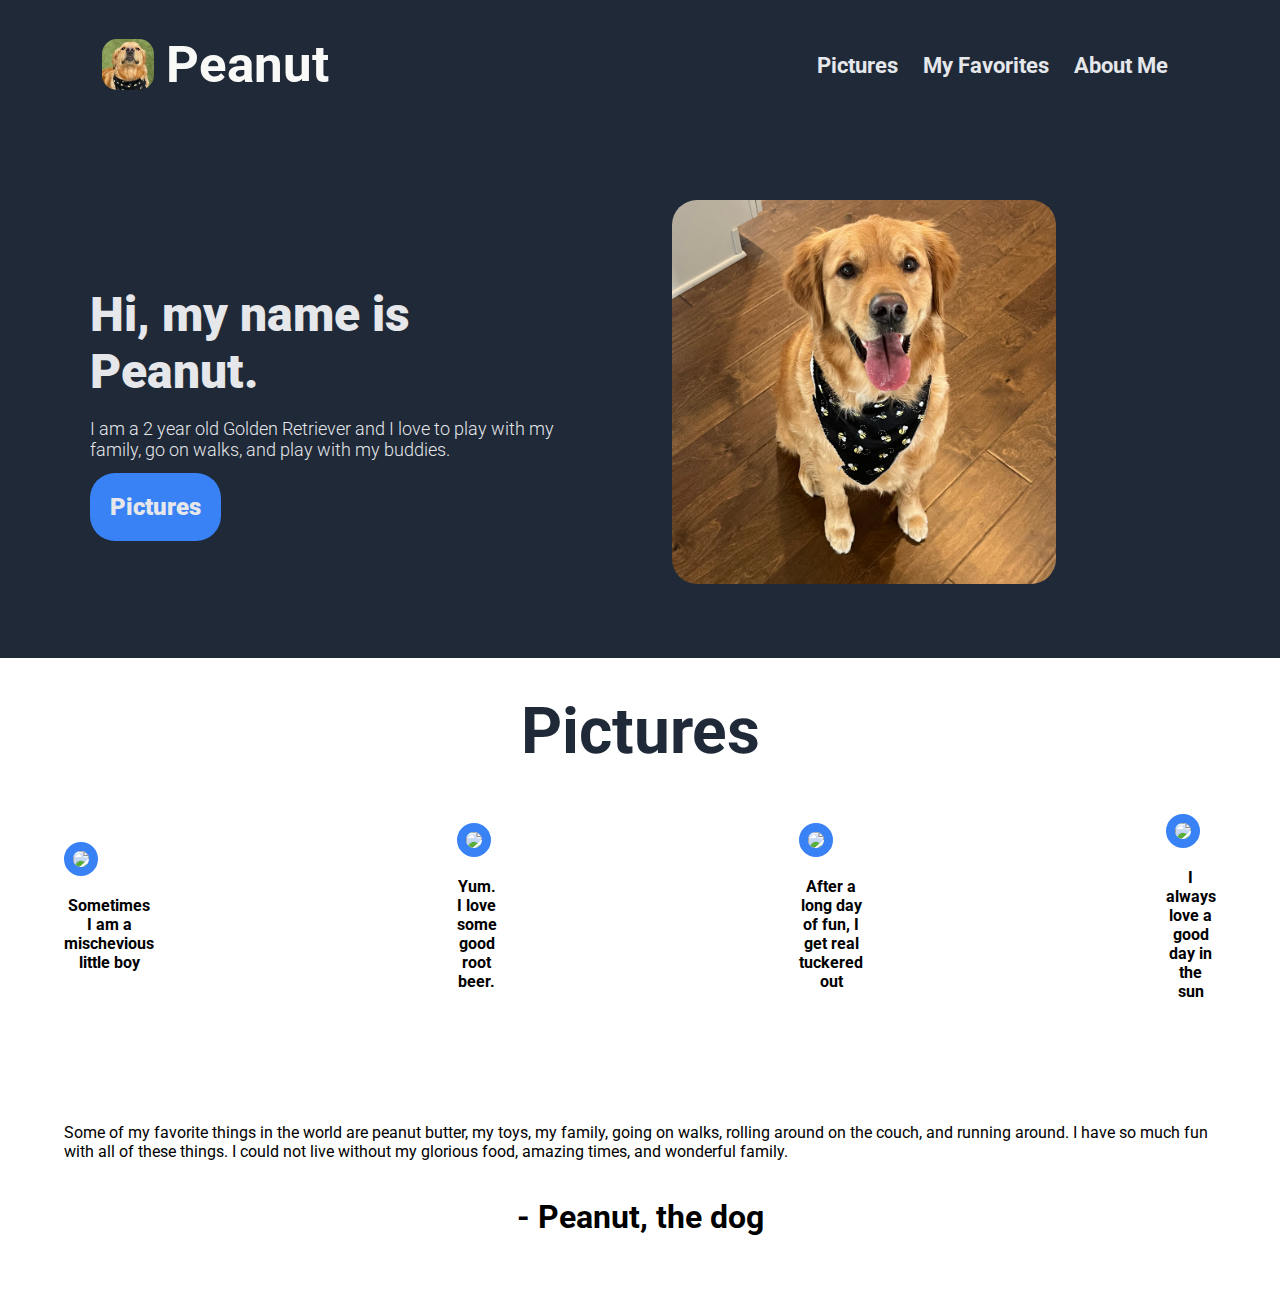
==== index.html @ bce7937b "linked the header" ====
<!DOCTYPE html>
<html lang="en">
    <head>
        <title>Peanut</title>
        <meta charset="utf-8"/>
        <link rel="shortcut icon" type="image/jpg" href="images/favicon-32x32.png"/>
        <link rel="stylesheet" href="index.css" />
        <link rel="preconnect" href="https://fonts.googleapis.com">
        <link rel="preconnect" href="https://fonts.gstatic.com" crossorigin>
        <link href="https://fonts.googleapis.com/css2?family=Roboto&display=swap" rel="stylesheet">
    </head>
    <body>
        <div class="header">
            <div class="logo">
                <img id="nutLogo" src="images/peanutlookingup.jpeg" width="40" height="40" />
                <h1>Peanut</h1>
            </div>
            <div class="items">
                <a href="index.html#picturesThing">
                    Pictures
                </a>
                <a href="index.html#quoteThing">
                    My Favorites
                </a>
                <a href="#">
                    About Me
                </a>
            </div>
        </div>
        <div class="underHeader">
            <div class="left">
                <h1>
                    Hi, my name is Peanut.
                </h1>
                <p>
                    I am a 2 year old Golden Retriever and I love to play with my family, go on walks, and play with my buddies. 
                </p>
                <a href="index.html#picturesThing">
                    Pictures
                </a>
            </div>
            <div class="right">
                <img src="images/peanutlookingforward.jpeg"/>
            </div>
        </div>
        <div class="underUnderHeader">
            <h1 id="picturesThing">
                Pictures
            </h1>
            <div class="fourPictures">
                <div class="pic">
                    <img src="images/mischevious.png"/>
                    <p class="text">
                        Sometimes I am a mischevious little boy
                    </p>
                </div>
                <div class="pic">
                    <img src="images/root.png"/>
                    <p class="text">
                        Yum. I love some good root beer. 
                    </p>
                </div>
                <div class="pic">
                    <img src="images/sleeping.png"/>
                    <p class="text">
                        After a long day of fun, I get real tuckered out
                    </p>
                </div>
                <div class="pic">
                    <img src="images/sun.png"/>
                    <p class="text">
                        I always love a good day in the sun
                    </p>
                </div>
            </div>
        </div>
        <div class="quoteThing">
            <p id="testimonial">
                Some of my favorite things in the world are peanut butter, my toys, my family, going on walks, rolling around on the couch, and running around. I have so much fun with all of these things. I could not live without my glorious food, amazing times, and wonderful family.
            </p>
            <h1 id="name">
                - Peanut, the dog
            </h1>
        </div>
    </body>
</html>
---- index.css ----
a {
    text-decoration: none;
}
body {
    margin: 0;
    font-family: 'Roboto', sans-serif;}
.header {
    display: flex;
    background-color: #1f2937;
    justify-content: space-between;
    align-items: center;
    padding: 0 8vw;
}
.header div a {
    flex: 1;
    padding: 0 10px;
}

.header a {
    font-size: 1.75vw;
    color: #E5E7EB;
    font-weight: 700;
}

#nutLogo {
    border-radius: 15px;
    width: 4vw;
    height: auto;
}

.logo {
    font-size: 2vw;
    color: #F9FAf8;
    display: flex;
    padding-right: 10px;
    align-items: center;

}

.logo h1 {
    padding-left: 1vw;
} 

.underHeader {
    display: flex;
    background-color: #1f2937;
    justify-content: space-between;
    align-items: center;
    padding: 5vh 10vh;
}

.underHeader .left {
    flex: 1;
    color: #E5E7EB;
    padding-right: 5vw;
}
.right {
    flex: 1;
    padding: 25px;
}

.right img {
    border-radius: 25px;
    width: 30vw;
}

.left h1 {
    font-size: 48px;
    font-weight: 900;
    margin: 20px 0px 0px 0px;
}

.left p {
    font-size: 18px;
    font-weight: 300;
    padding-bottom: 15px;
}

.left a {
    color: #E5E7EB;
    border-radius: 25px;
    background: #3882f6;
    padding: 20px;
    width: 85px;
    height: auto;
    font-size: 24px;
    font-weight: 900;
}

.fourPictures {
    display: flex;
    justify-content: space-between;
    align-items: center;
    padding: 5vh 5vw;
}

.fourPictures img {
    flex: 1;
    border-radius: 25px;
    border: 0.75vw solid #3882f6;
    width: 15vw;
    gap: 1.5vw;
}
.pic {
    display: table;
    width: 1%;
}
.text {
    display: table-caption;
    caption-side: bottom;
    text-align: center;
    font-weight: bold;
}

.underUnderHeader {
    display: flex;
    flex-direction: column;
    margin: 0;
    justify-content: space-between;
}

#picturesThing {
    flex: 1;
    color: #1f2937;
    font-size: 64px;
    padding-top: 4vh;
    margin: 0;
    text-align: center;
}

.quoteThing {
    display: flex;
    flex-direction: column;
    align-items: center;
    padding: 5vh 5vw;
}

#testimonial {
    flex: 1;
    left: 0;
}

#name {
    flex: 1;
    right: 100%;
}
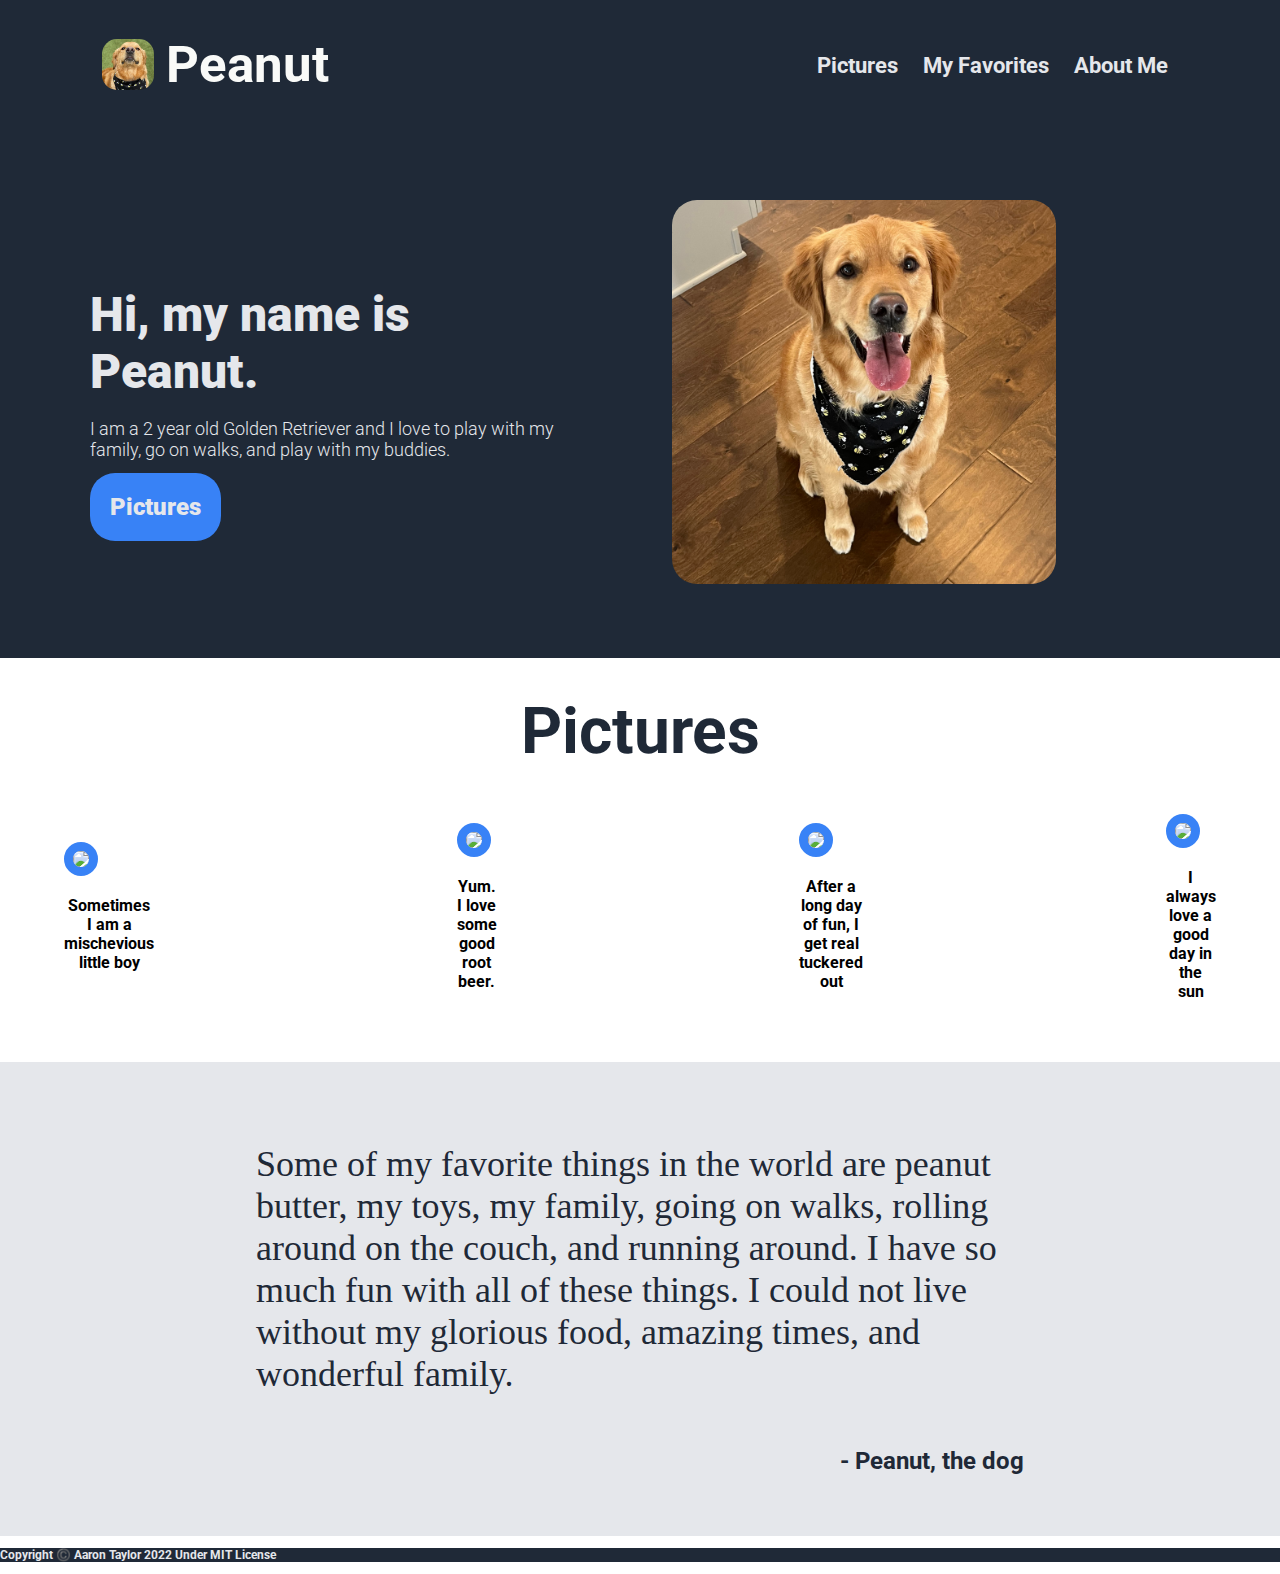
==== commit 6fe62f36: "added copyright" ====
--- a/index.html
+++ b/index.html
@@ -19,7 +19,7 @@
                 <a href="index.html#picturesThing">
                     Pictures
                 </a>
-                <a href="index.html#quoteThing">
+                <a href="index.html#testimonial">
                     My Favorites
                 </a>
                 <a href="#">
@@ -82,5 +82,10 @@
                 - Peanut, the dog
             </h1>
         </div>
+        <div class="copyright">
+            <p id="copyrightText">
+                Copyright ©️ Aaron Taylor 2022 Under MIT License
+            </p>
+        </div>
     </body>
 </html>
--- a/index.css
+++ b/index.css
@@ -1,3 +1,8 @@
+@font-face {
+    font-family: AlbertSans;
+    src: url("fonts/AlbertSans-LightItalic.ttf");
+} 
+
 a {
     text-decoration: none;
 }
@@ -132,15 +137,31 @@
     display: flex;
     flex-direction: column;
     align-items: center;
-    padding: 5vh 5vw;
+    padding: 5vh 20vw;
+    background-color: #E5E7EB;
 }
 
 #testimonial {
+    font-family: AlbertSans;
     flex: 1;
-    left: 0;
+    font-size: 36px;
+    font-weight: 100;
+    color: #1f2937;
 }
 
 #name {
-    flex: 1;
-    right: 100%;
+    margin-left: auto;
+    font-size: 24px;
+    color: #1f2937;
+}
+
+.copyright {
+    align-items: center;
+    background: #1f2937;
+}
+
+#copyrightText {
+    color: #E5E7EB;
+    font-size: 12px;
+    font-weight: bold;
 }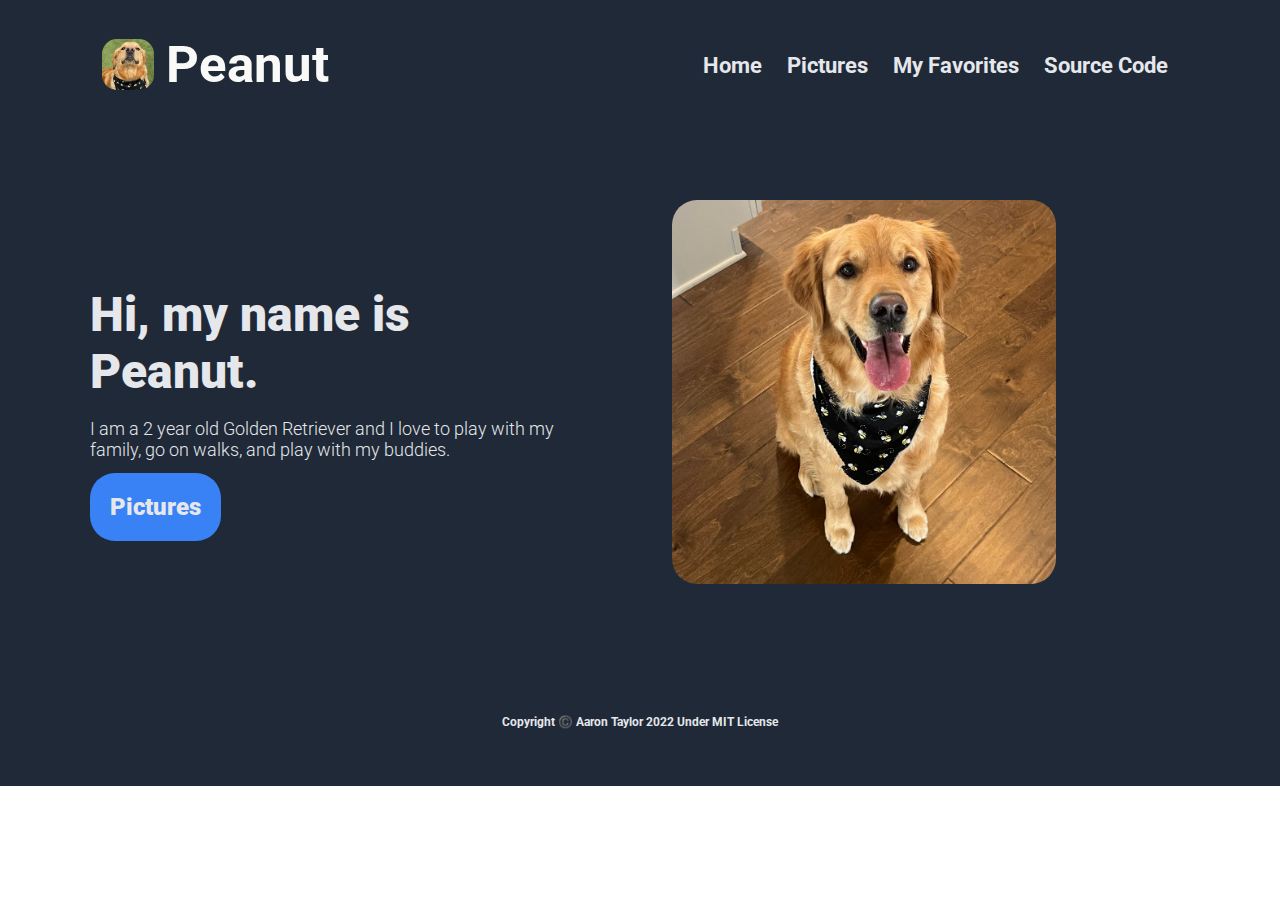
==== commit 18fabaf0: "fixed the links to index" ====
--- a/index.html
+++ b/index.html
@@ -16,14 +16,17 @@
                 <h1>Peanut</h1>
             </div>
             <div class="items">
-                <a href="index.html#picturesThing">
+                <a href="index.html">
+                    Home
+                </a>
+                <a href="pictures.html">
                     Pictures
                 </a>
-                <a href="index.html#testimonial">
+                <a href="favs.html">
                     My Favorites
                 </a>
-                <a href="#">
-                    About Me
+                <a href="https://github.com/act1313/peanutthedog">
+                    Source Code
                 </a>
             </div>
         </div>
@@ -43,45 +46,6 @@
                 <img src="images/peanutlookingforward.jpeg"/>
             </div>
         </div>
-        <div class="underUnderHeader">
-            <h1 id="picturesThing">
-                Pictures
-            </h1>
-            <div class="fourPictures">
-                <div class="pic">
-                    <img src="images/mischevious.png"/>
-                    <p class="text">
-                        Sometimes I am a mischevious little boy
-                    </p>
-                </div>
-                <div class="pic">
-                    <img src="images/root.png"/>
-                    <p class="text">
-                        Yum. I love some good root beer. 
-                    </p>
-                </div>
-                <div class="pic">
-                    <img src="images/sleeping.png"/>
-                    <p class="text">
-                        After a long day of fun, I get real tuckered out
-                    </p>
-                </div>
-                <div class="pic">
-                    <img src="images/sun.png"/>
-                    <p class="text">
-                        I always love a good day in the sun
-                    </p>
-                </div>
-            </div>
-        </div>
-        <div class="quoteThing">
-            <p id="testimonial">
-                Some of my favorite things in the world are peanut butter, my toys, my family, going on walks, rolling around on the couch, and running around. I have so much fun with all of these things. I could not live without my glorious food, amazing times, and wonderful family.
-            </p>
-            <h1 id="name">
-                - Peanut, the dog
-            </h1>
-        </div>
         <div class="copyright">
             <p id="copyrightText">
                 Copyright ©️ Aaron Taylor 2022 Under MIT License
--- a/index.css
+++ b/index.css
@@ -156,11 +156,15 @@
 }
 
 .copyright {
+    display: flex;
+    flex-direction: column;
     align-items: center;
-    background: #1f2937;
+    padding: 5vh 20vw;
+    background-color: #1f2937;
 }
 
 #copyrightText {
+    flex: 1;
     color: #E5E7EB;
     font-size: 12px;
     font-weight: bold;
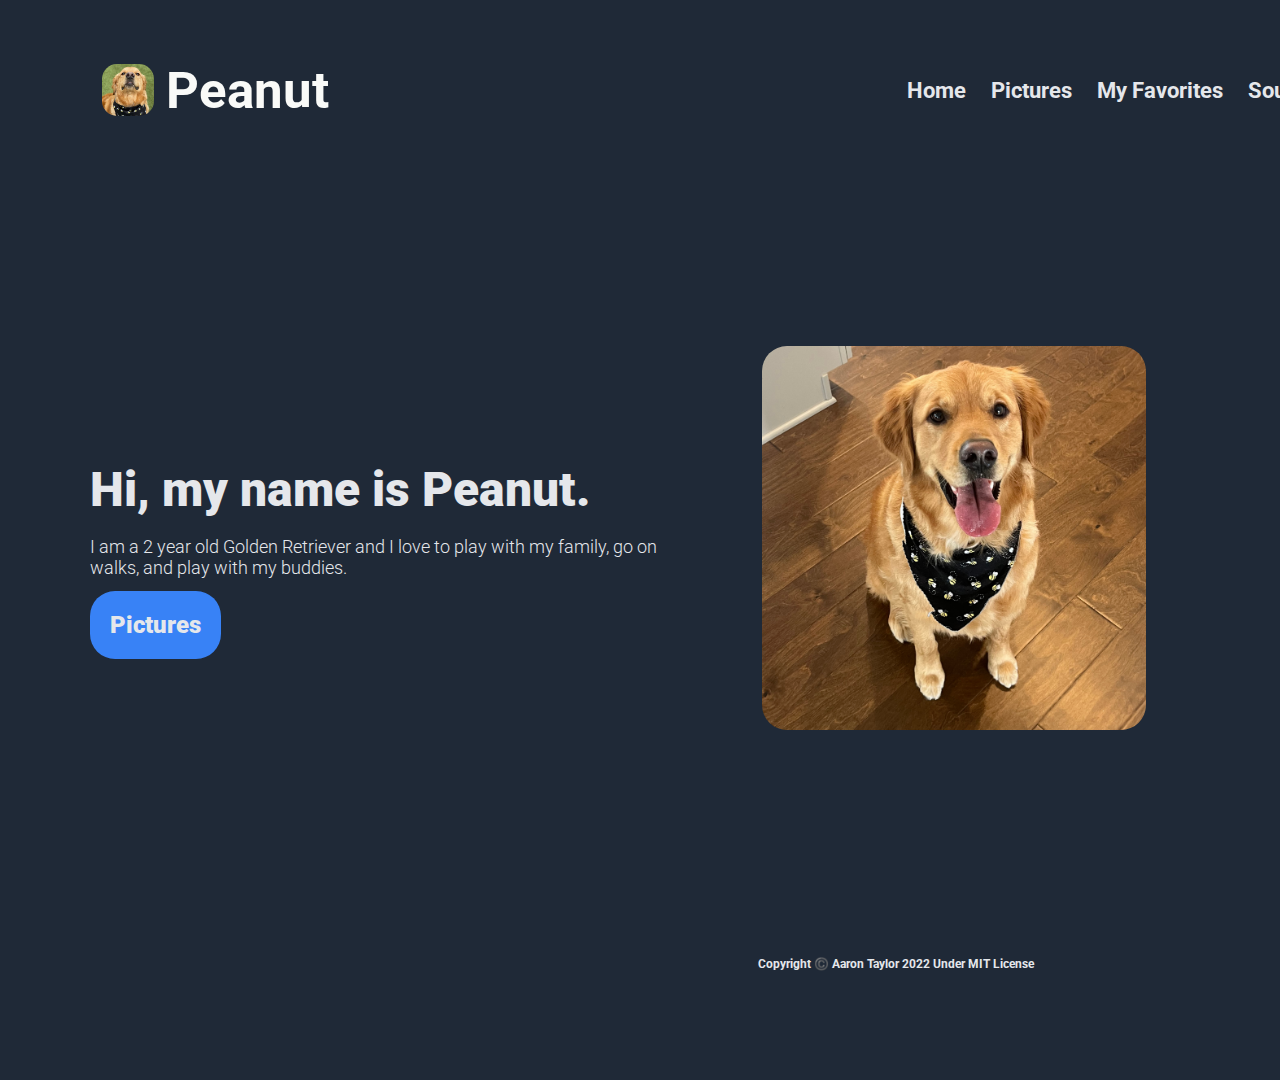
==== commit efe0d1b0: "fixed the sizing. maybe" ====
--- a/index.html
+++ b/index.html
@@ -38,7 +38,7 @@
                 <p>
                     I am a 2 year old Golden Retriever and I love to play with my family, go on walks, and play with my buddies. 
                 </p>
-                <a href="index.html#picturesThing">
+                <a href="pictures.html">
                     Pictures
                 </a>
             </div>
--- a/index.css
+++ b/index.css
@@ -6,15 +6,22 @@
 a {
     text-decoration: none;
 }
-body {
+html, body {
     margin: 0;
-    font-family: 'Roboto', sans-serif;}
+    font-family: 'Roboto', sans-serif;
+    height: 100%;
+    width: 100%;
+}
+
+
 .header {
     display: flex;
     background-color: #1f2937;
     justify-content: space-between;
     align-items: center;
     padding: 0 8vw;
+    height: 20%;
+    width: 100%;
 }
 .header div a {
     flex: 1;
@@ -52,6 +59,8 @@
     justify-content: space-between;
     align-items: center;
     padding: 5vh 10vh;
+    height: 70%;
+    width: 100%;
 }
 
 .underHeader .left {
@@ -92,75 +101,14 @@
     font-weight: 900;
 }
 
-.fourPictures {
-    display: flex;
-    justify-content: space-between;
-    align-items: center;
-    padding: 5vh 5vw;
-}
-
-.fourPictures img {
-    flex: 1;
-    border-radius: 25px;
-    border: 0.75vw solid #3882f6;
-    width: 15vw;
-    gap: 1.5vw;
-}
-.pic {
-    display: table;
-    width: 1%;
-}
-.text {
-    display: table-caption;
-    caption-side: bottom;
-    text-align: center;
-    font-weight: bold;
-}
-
-.underUnderHeader {
-    display: flex;
-    flex-direction: column;
-    margin: 0;
-    justify-content: space-between;
-}
-
-#picturesThing {
-    flex: 1;
-    color: #1f2937;
-    font-size: 64px;
-    padding-top: 4vh;
-    margin: 0;
-    text-align: center;
-}
-
-.quoteThing {
-    display: flex;
-    flex-direction: column;
-    align-items: center;
-    padding: 5vh 20vw;
-    background-color: #E5E7EB;
-}
-
-#testimonial {
-    font-family: AlbertSans;
-    flex: 1;
-    font-size: 36px;
-    font-weight: 100;
-    color: #1f2937;
-}
-
-#name {
-    margin-left: auto;
-    font-size: 24px;
-    color: #1f2937;
-}
-
 .copyright {
     display: flex;
     flex-direction: column;
     align-items: center;
     padding: 5vh 20vw;
     background-color: #1f2937;
+    height: 10%;
+    width: 100%;
 }
 
 #copyrightText {
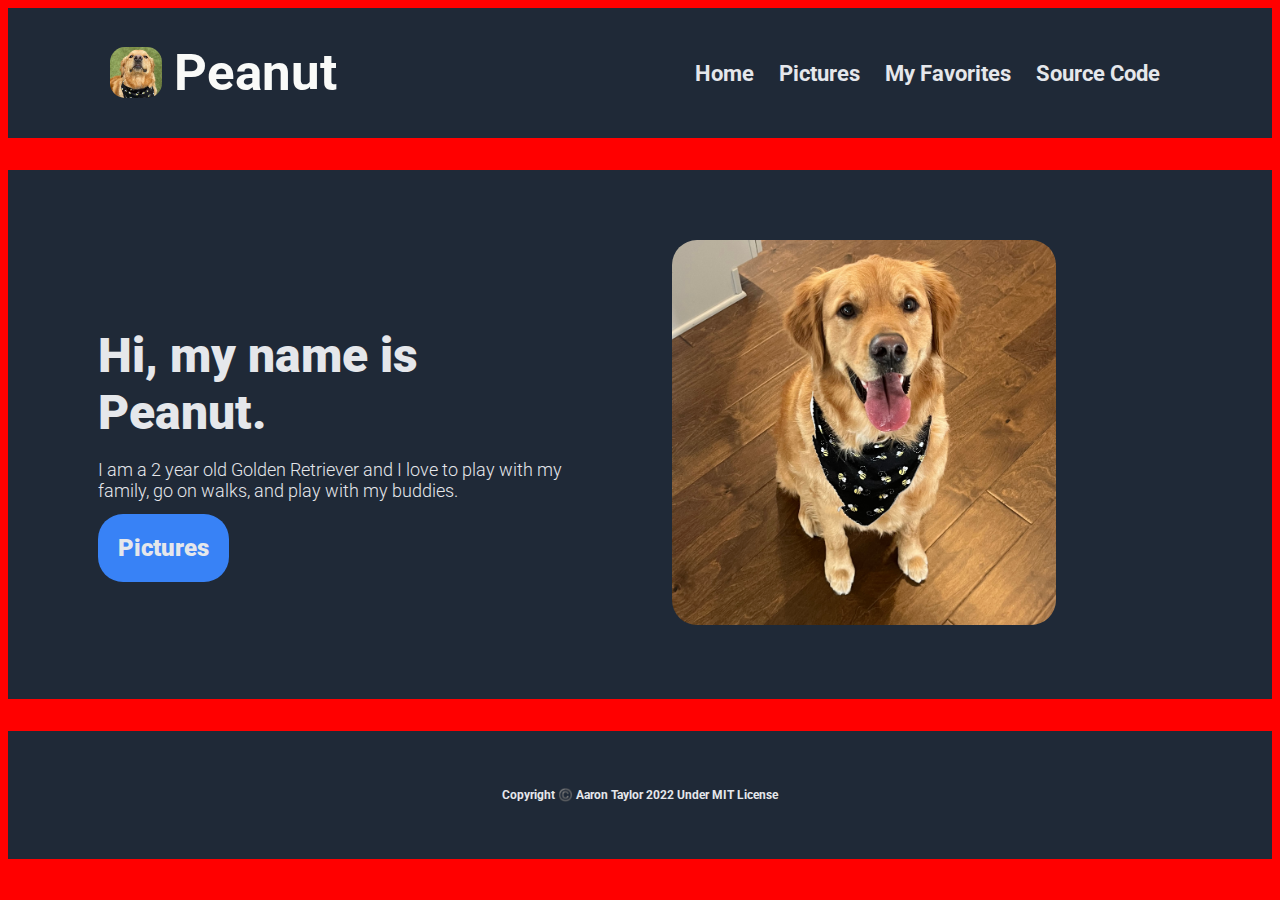
==== commit 9949ab7c: "home page each element should take up a third of the page" ====
--- a/index.html
+++ b/index.html
@@ -10,46 +10,54 @@
         <link href="https://fonts.googleapis.com/css2?family=Roboto&display=swap" rel="stylesheet">
     </head>
     <body>
-        <div class="header">
-            <div class="logo">
-                <img id="nutLogo" src="images/peanutlookingup.jpeg" width="40" height="40" />
-                <h1>Peanut</h1>
+        <div class="container">
+            <div class="headerContainer">
+                <div class="header">
+                    <div class="logo">
+                        <img id="nutLogo" src="images/peanutlookingup.jpeg" width="40" height="40" />
+                        <h1>Peanut</h1>
+                    </div>
+                    <div class="items">
+                        <a href="index.html">
+                            Home
+                        </a>
+                        <a href="pictures.html">
+                            Pictures
+                        </a>
+                        <a href="favs.html">
+                            My Favorites
+                        </a>
+                        <a href="https://github.com/act1313/peanutthedog">
+                            Source Code
+                        </a>
+                    </div>
+                </div>
             </div>
-            <div class="items">
-                <a href="index.html">
-                    Home
-                </a>
-                <a href="pictures.html">
-                    Pictures
-                </a>
-                <a href="favs.html">
-                    My Favorites
-                </a>
-                <a href="https://github.com/act1313/peanutthedog">
-                    Source Code
-                </a>
+            <div class="underHeaderContainer">
+                <div class="underHeader">
+                    <div class="left">
+                        <h1>
+                            Hi, my name is Peanut.
+                        </h1>
+                        <p>
+                            I am a 2 year old Golden Retriever and I love to play with my family, go on walks, and play with my buddies. 
+                        </p>
+                        <a href="pictures.html">
+                            Pictures
+                        </a>
+                    </div>
+                    <div class="right">
+                        <img src="images/peanutlookingforward.jpeg"/>
+                    </div>
+                </div>
             </div>
-        </div>
-        <div class="underHeader">
-            <div class="left">
-                <h1>
-                    Hi, my name is Peanut.
-                </h1>
-                <p>
-                    I am a 2 year old Golden Retriever and I love to play with my family, go on walks, and play with my buddies. 
-                </p>
-                <a href="pictures.html">
-                    Pictures
-                </a>
+            <div class="copyrightContainer">
+                <div class="copyright">
+                    <p id="copyrightText">
+                        Copyright ©️ Aaron Taylor 2022 Under MIT License
+                    </p>
+                </div>
             </div>
-            <div class="right">
-                <img src="images/peanutlookingforward.jpeg"/>
-            </div>
-        </div>
-        <div class="copyright">
-            <p id="copyrightText">
-                Copyright ©️ Aaron Taylor 2022 Under MIT License
-            </p>
         </div>
     </body>
 </html>
--- a/index.css
+++ b/index.css
@@ -8,11 +8,32 @@
 }
 html, body {
     margin: 0;
+    padding: 0;
     font-family: 'Roboto', sans-serif;
-    height: 100%;
-    width: 100%;
 }
 
+.container {
+    padding: 8px;
+    display: flex;
+    flex-direction: column;
+    height: calc(100vh - 16px);
+    background: red;
+}
+
+.headerContainer {
+    flex-grow: 1;
+    display: block;
+}
+
+.underHeaderContainer {
+    flex-grow: 1;
+    display: block;
+}
+
+.copyrightContainer {
+    flex-grow: 1;
+    display: block;
+}
 
 .header {
     display: flex;
@@ -20,9 +41,24 @@
     justify-content: space-between;
     align-items: center;
     padding: 0 8vw;
-    height: 20%;
-    width: 100%;
 }
+
+.underHeader {
+    display: flex;
+    background-color: #1f2937;
+    justify-content: space-between;
+    align-items: center;
+    padding: 5vh 10vh;
+}
+
+.copyright {
+    display: flex;
+    flex-direction: column;
+    align-items: center;
+    background-color: #1f2937;
+    padding: 5vh 20vw;
+}
+
 .header div a {
     flex: 1;
     padding: 0 10px;
@@ -52,16 +88,6 @@
 .logo h1 {
     padding-left: 1vw;
 } 
-
-.underHeader {
-    display: flex;
-    background-color: #1f2937;
-    justify-content: space-between;
-    align-items: center;
-    padding: 5vh 10vh;
-    height: 70%;
-    width: 100%;
-}
 
 .underHeader .left {
     flex: 1;
@@ -101,16 +127,6 @@
     font-weight: 900;
 }
 
-.copyright {
-    display: flex;
-    flex-direction: column;
-    align-items: center;
-    padding: 5vh 20vw;
-    background-color: #1f2937;
-    height: 10%;
-    width: 100%;
-}
-
 #copyrightText {
     flex: 1;
     color: #E5E7EB;
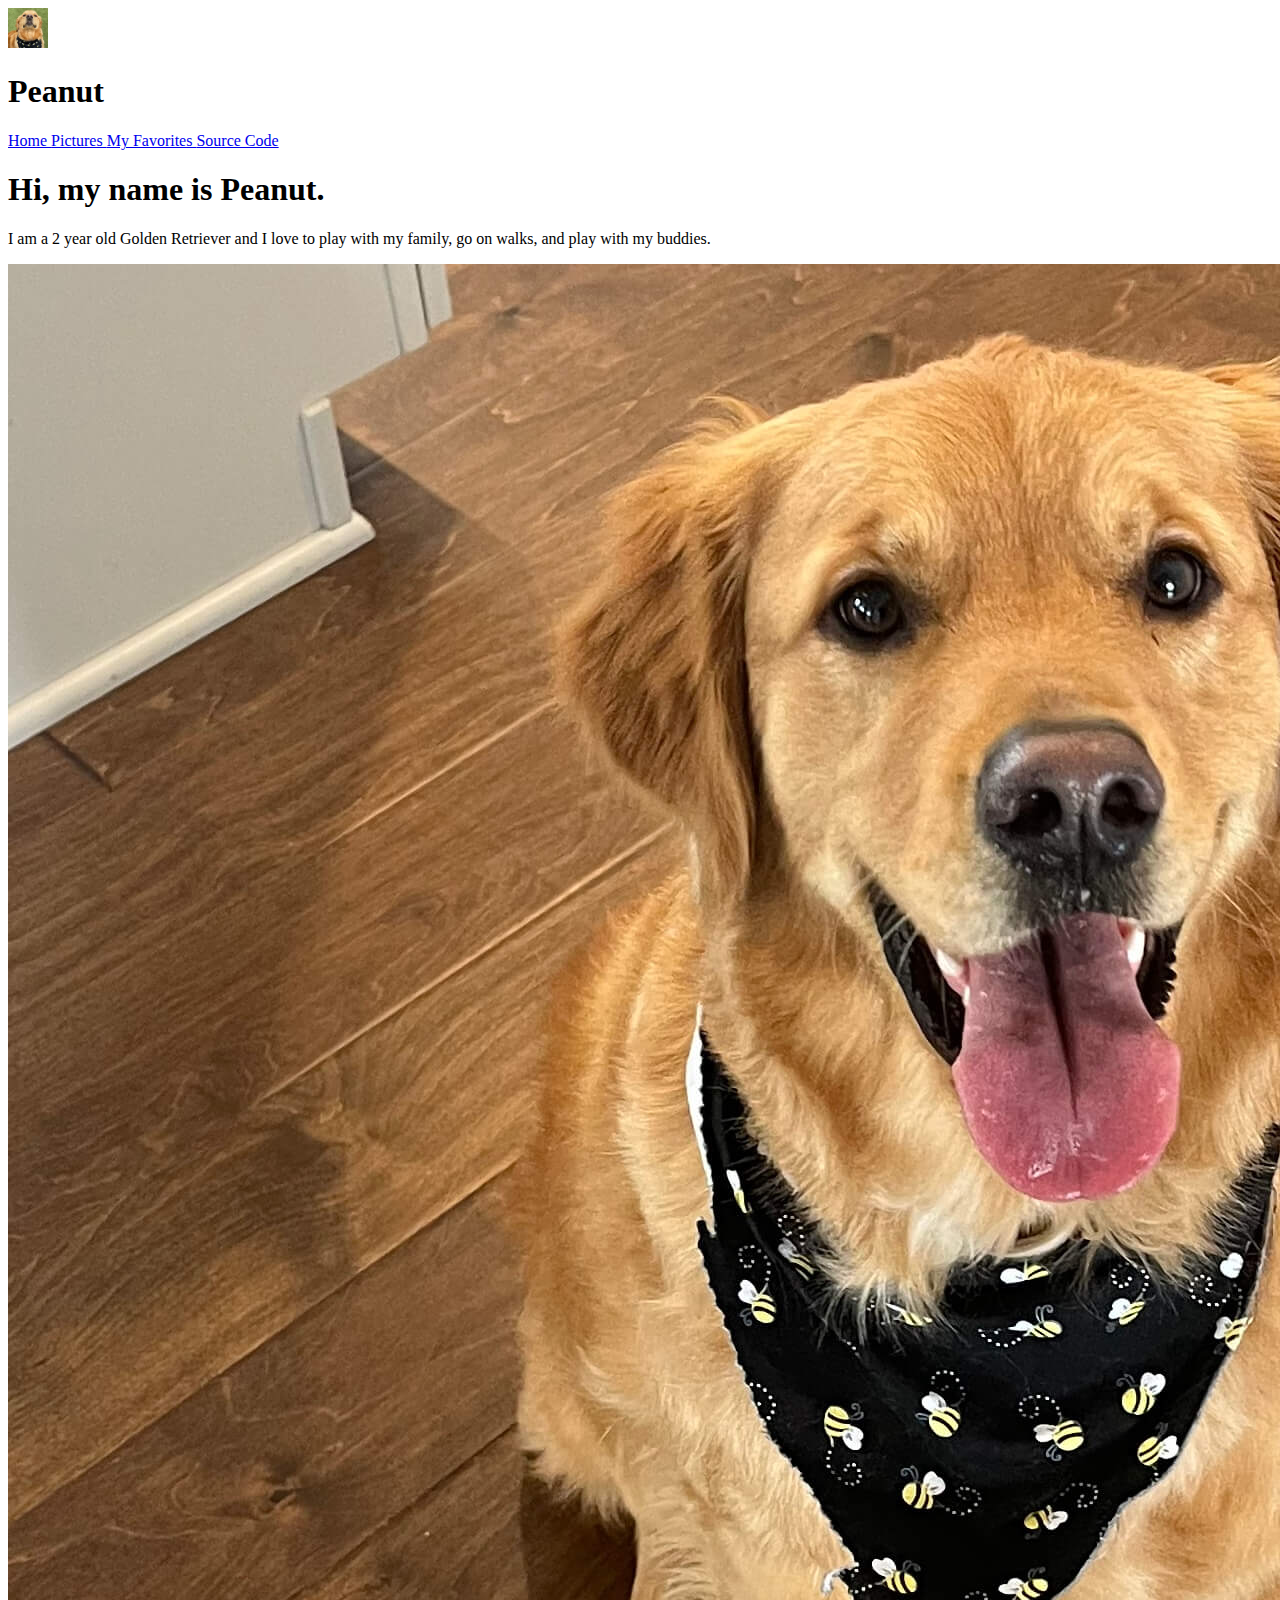
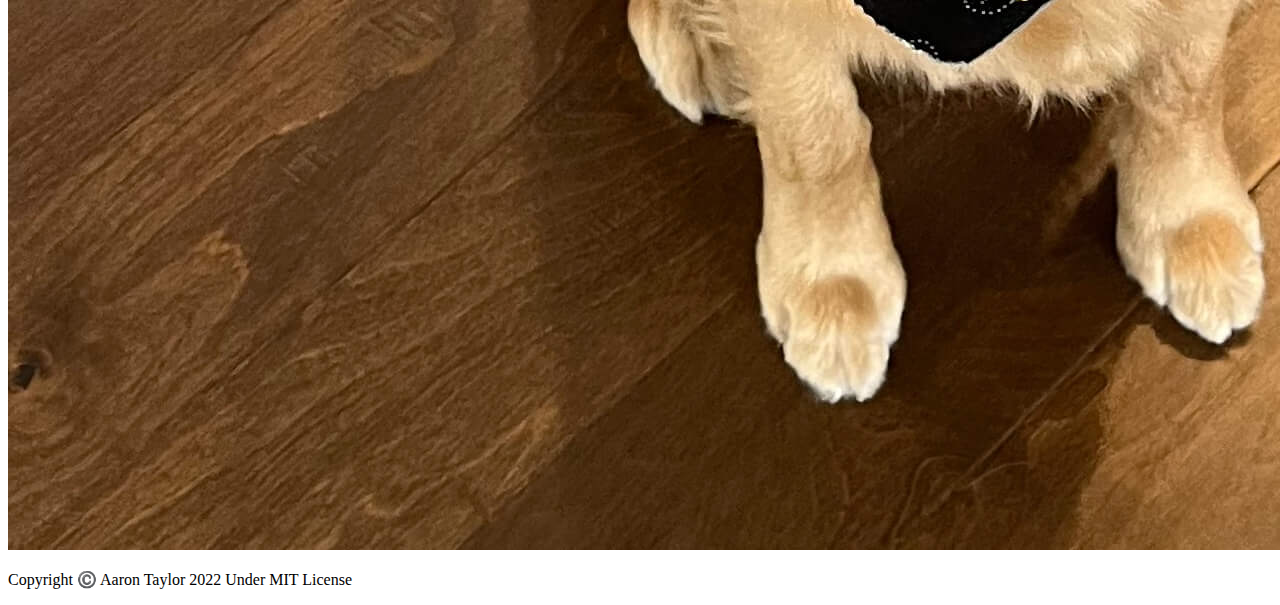
==== commit 3f4b1ba2: "removed the pictures link" ====
--- a/index.html
+++ b/index.html
@@ -10,54 +10,43 @@
         <link href="https://fonts.googleapis.com/css2?family=Roboto&display=swap" rel="stylesheet">
     </head>
     <body>
-        <div class="container">
-            <div class="headerContainer">
-                <div class="header">
-                    <div class="logo">
-                        <img id="nutLogo" src="images/peanutlookingup.jpeg" width="40" height="40" />
-                        <h1>Peanut</h1>
-                    </div>
-                    <div class="items">
-                        <a href="index.html">
-                            Home
-                        </a>
-                        <a href="pictures.html">
-                            Pictures
-                        </a>
-                        <a href="favs.html">
-                            My Favorites
-                        </a>
-                        <a href="https://github.com/act1313/peanutthedog">
-                            Source Code
-                        </a>
-                    </div>
-                </div>
+        <div class="header">
+            <div class="logo">
+                <img id="nutLogo" src="images/peanutlookingup.jpeg" width="40" height="40" />
+                <h1>Peanut</h1>
             </div>
-            <div class="underHeaderContainer">
-                <div class="underHeader">
-                    <div class="left">
-                        <h1>
-                            Hi, my name is Peanut.
-                        </h1>
-                        <p>
-                            I am a 2 year old Golden Retriever and I love to play with my family, go on walks, and play with my buddies. 
-                        </p>
-                        <a href="pictures.html">
-                            Pictures
-                        </a>
-                    </div>
-                    <div class="right">
-                        <img src="images/peanutlookingforward.jpeg"/>
-                    </div>
-                </div>
+            <div class="items">
+                <a href="index.html">
+                    Home
+                </a>
+                <a href="pictures.html">
+                    Pictures
+                </a>
+                <a href="favorites.html">
+                    My Favorites
+                </a>
+                <a href="https://github.com/act1313/peanutthedog">
+                    Source Code
+                </a>
             </div>
-            <div class="copyrightContainer">
-                <div class="copyright">
-                    <p id="copyrightText">
-                        Copyright ©️ Aaron Taylor 2022 Under MIT License
-                    </p>
-                </div>
+        </div>
+        <div class="underHeader">
+            <div class="left">
+                <h1>
+                    Hi, my name is Peanut.
+                </h1>
+                <p>
+                    I am a 2 year old Golden Retriever and I love to play with my family, go on walks, and play with my buddies. 
+                </p>
             </div>
+            <div class="right">
+                <img src="images/peanutlookingforward.jpeg"/>
+            </div>
+        </div>
+        <div class="copyright">
+            <p id="copyrightText">
+                Copyright ©️ Aaron Taylor 2022 Under MIT License
+            </p>
         </div>
     </body>
 </html>
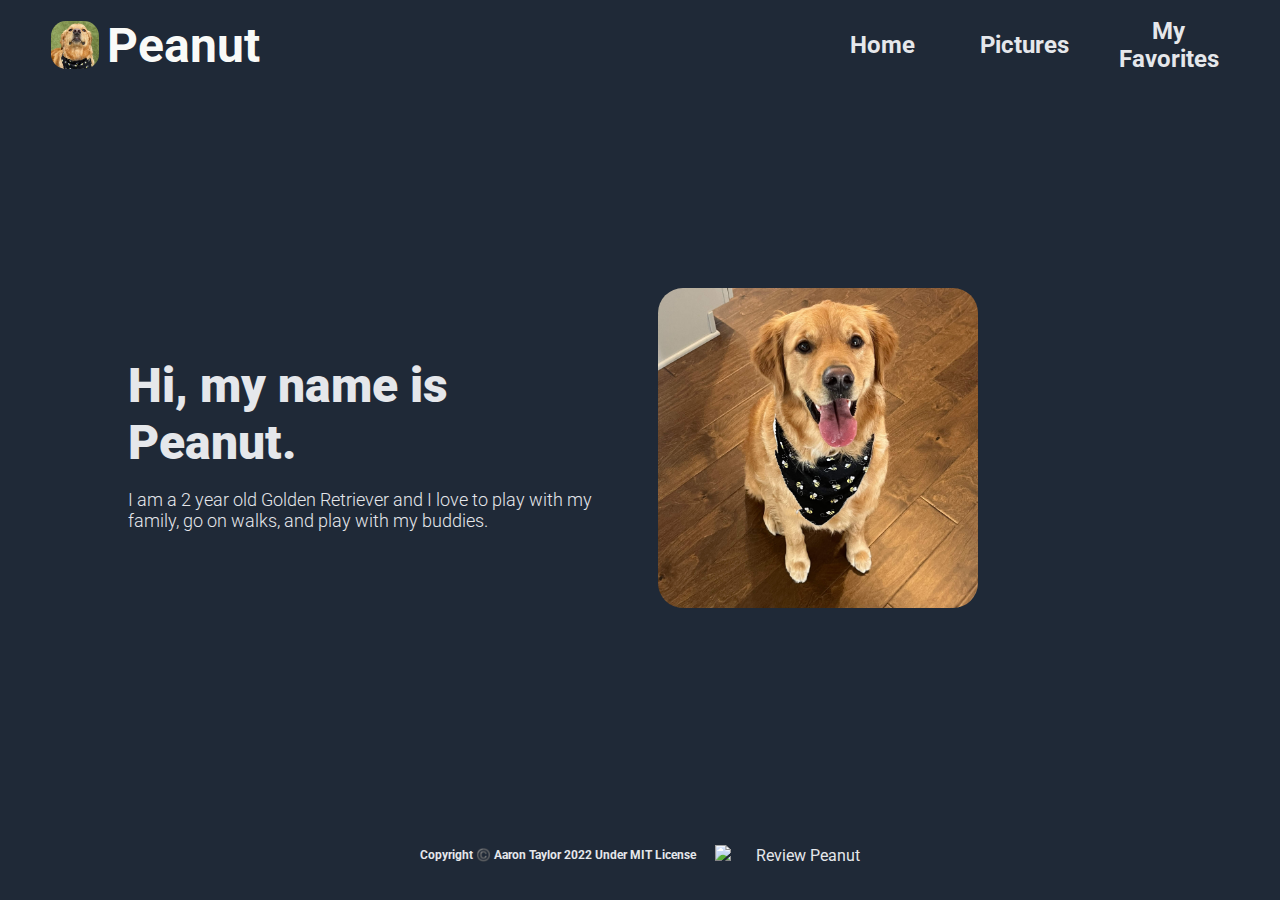
==== commit f8b1e866: "added review function" ====
--- a/index.html
+++ b/index.html
@@ -3,6 +3,7 @@
     <head>
         <title>Peanut</title>
         <meta charset="utf-8"/>
+        <meta name="viewport" content="width=device-width, initial-scale=1" />
         <link rel="shortcut icon" type="image/jpg" href="images/favicon-32x32.png"/>
         <link rel="stylesheet" href="index.css" />
         <link rel="preconnect" href="https://fonts.googleapis.com">
@@ -25,9 +26,6 @@
                 <a href="favorites.html">
                     My Favorites
                 </a>
-                <a href="https://github.com/act1313/peanutthedog">
-                    Source Code
-                </a>
             </div>
         </div>
         <div class="underHeader">
@@ -47,6 +45,8 @@
             <p id="copyrightText">
                 Copyright ©️ Aaron Taylor 2022 Under MIT License
             </p>
+            <a href="https://github.com/act1313/peanutthedog" id="github"><img src="images/github.png" width="32px"/></a>
+            <a href="review.html" id="linkToPage">Review Peanut</a>
         </div>
     </body>
 </html>
--- a/index.css
+++ b/index.css
@@ -0,0 +1,145 @@
+@font-face {
+    font-family: AlbertSans;
+    src: url("fonts/AlbertSans-LightItalic.ttf");
+} 
+
+a {
+    text-decoration: none;
+}
+body {
+    margin: 0;
+    padding: 0;
+    font-family: 'Roboto', sans-serif;
+    background-color: #1f2937;
+}
+
+.header {
+    display: flex;
+    background-color: #1f2937;
+    justify-content: space-between;
+    align-items: center;
+    height: 10vh;
+    width: 100%;
+}
+
+.items {
+    display: flex;
+    text-align: center;
+    margin-right: 4vw;
+    align-items: center;
+    gap: 2vw;
+}
+
+
+.underHeader {
+    display: flex;
+    background-color: #1f2937;
+    justify-content: space-between;
+    align-items: center;
+    padding: 0 10vw;
+    height: 80vh;
+}
+
+.header div a {
+    flex: 1;
+    padding: 0 10px;
+}
+
+.header a {
+    font-size: 24px;
+    color: #E5E7EB;
+    font-weight: 700;
+}
+
+#nutLogo {
+    border-radius: 15px;
+    width: 48px;
+    height: auto;
+}
+
+.logo {
+    font-size: 24px;
+    color: #F9FAf8;
+    display: flex;
+    padding-right: 10px;
+    align-items: center;
+    margin-left: 4vw;
+}
+
+.logo h1 {
+    padding-left: 8px;
+} 
+
+.underHeader .left {
+    flex: 1;
+    color: #E5E7EB;
+    padding-right: 36px;
+}
+.right {
+    flex: 1;
+}
+
+.right img {
+    border-radius: 25px;
+    width: 25vw;
+    margin-right: 4vw;
+}
+
+.left h1 {
+    font-size: 48px;
+    font-weight: 900;
+    margin: 20px 0px 0px 0px;
+}
+
+.left p {
+    font-size: 18px;
+    font-weight: 300;
+    padding-bottom: 15px;
+}
+
+.copyright {
+    display: flex;
+    align-items: center;
+    text-align: center;
+    justify-content: center;
+    background-color: #1f2937;
+    height: 10vh;
+    position: relative;
+    bottom: 0;
+    width: 100%;
+}
+
+#copyrightText {
+    margin-right: 1.5vw;
+    color: #E5E7EB;
+    font-size: 12px;
+    font-weight: bold;
+}
+
+#github:hover {
+    transform: scale(1.2);
+}
+
+@media (max-width: 500px) {
+    .header a {
+        font-size: 12px;
+    }
+    .items {
+        flex-direction: column;
+        gap: 1vh;
+    }
+    .left h1 {
+        font-size: 36px;
+    }
+    .right img {
+        border-radius: 25px;
+        width: 40vw;
+        margin-right: 4vw;
+    }
+}
+
+#linkToPage {
+    text-decoration: none;
+    color: #E5E7EB;
+    margin-left: 2vw;
+}